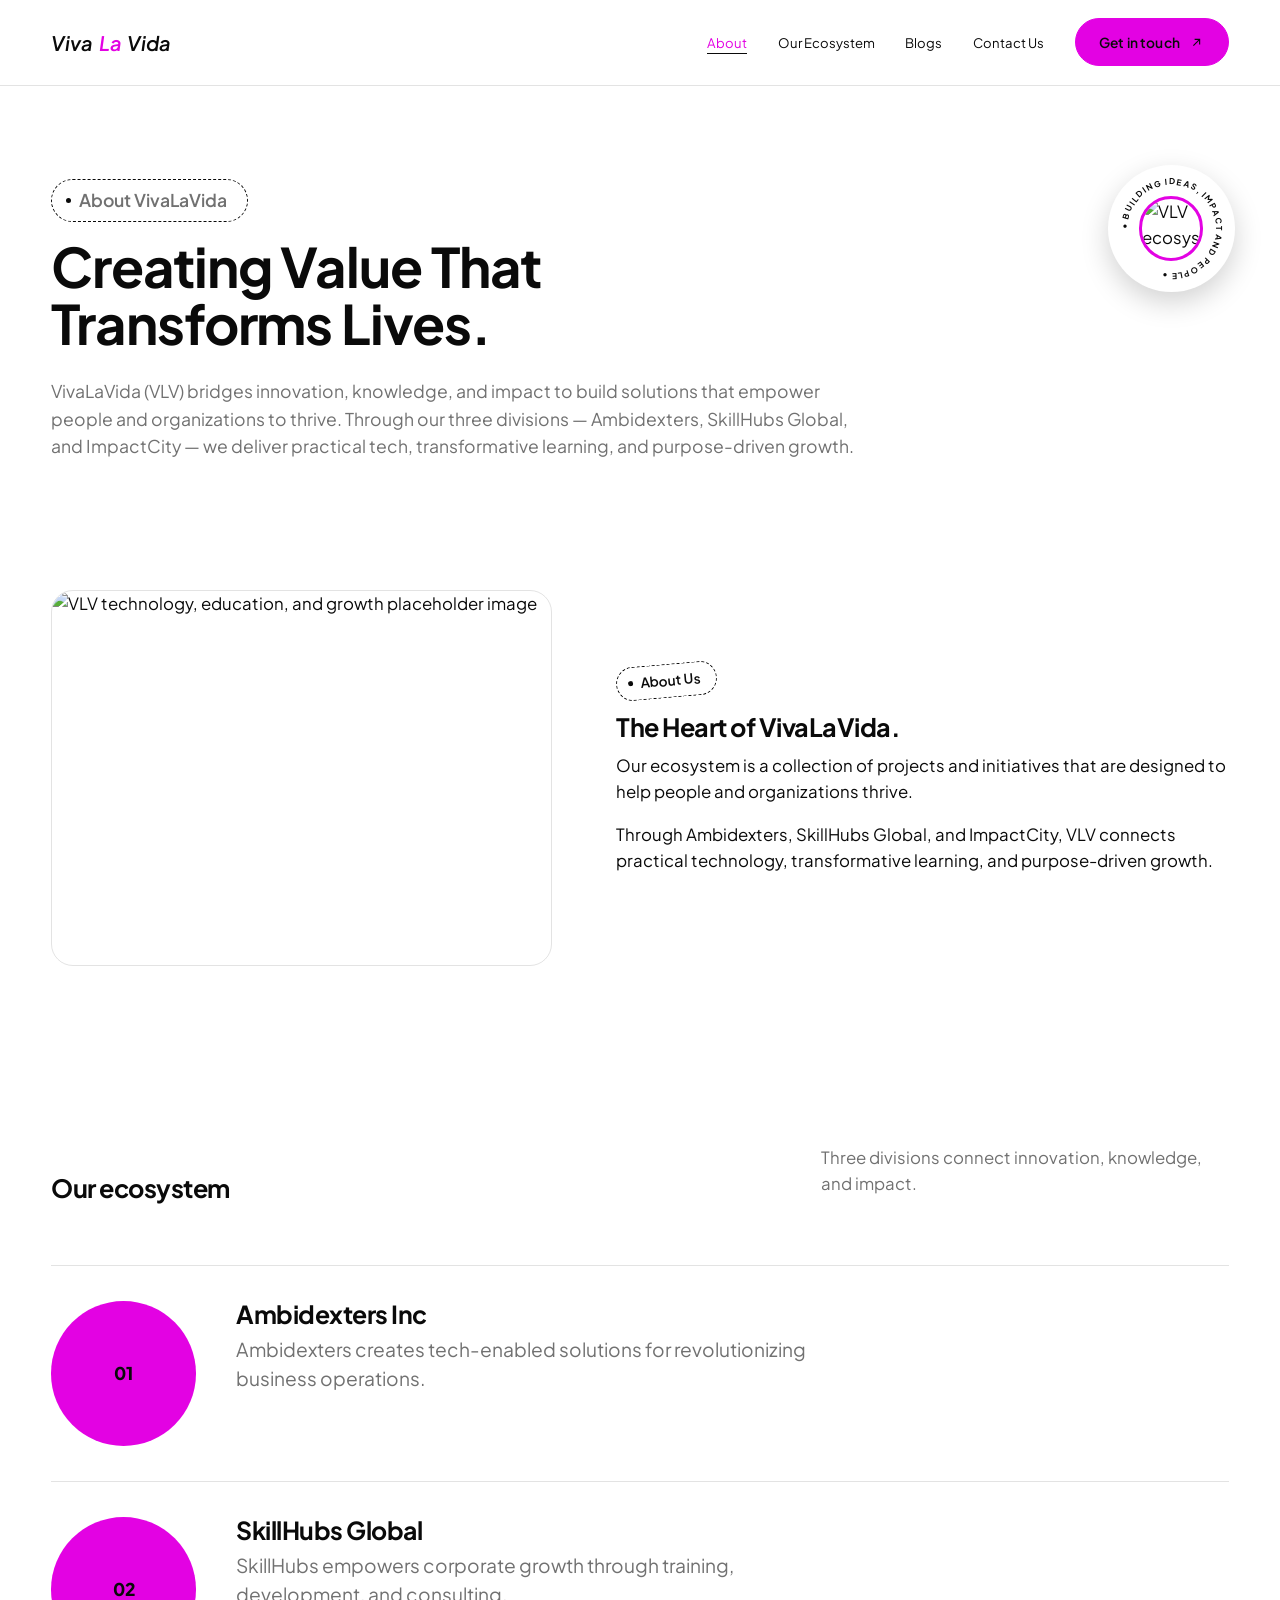
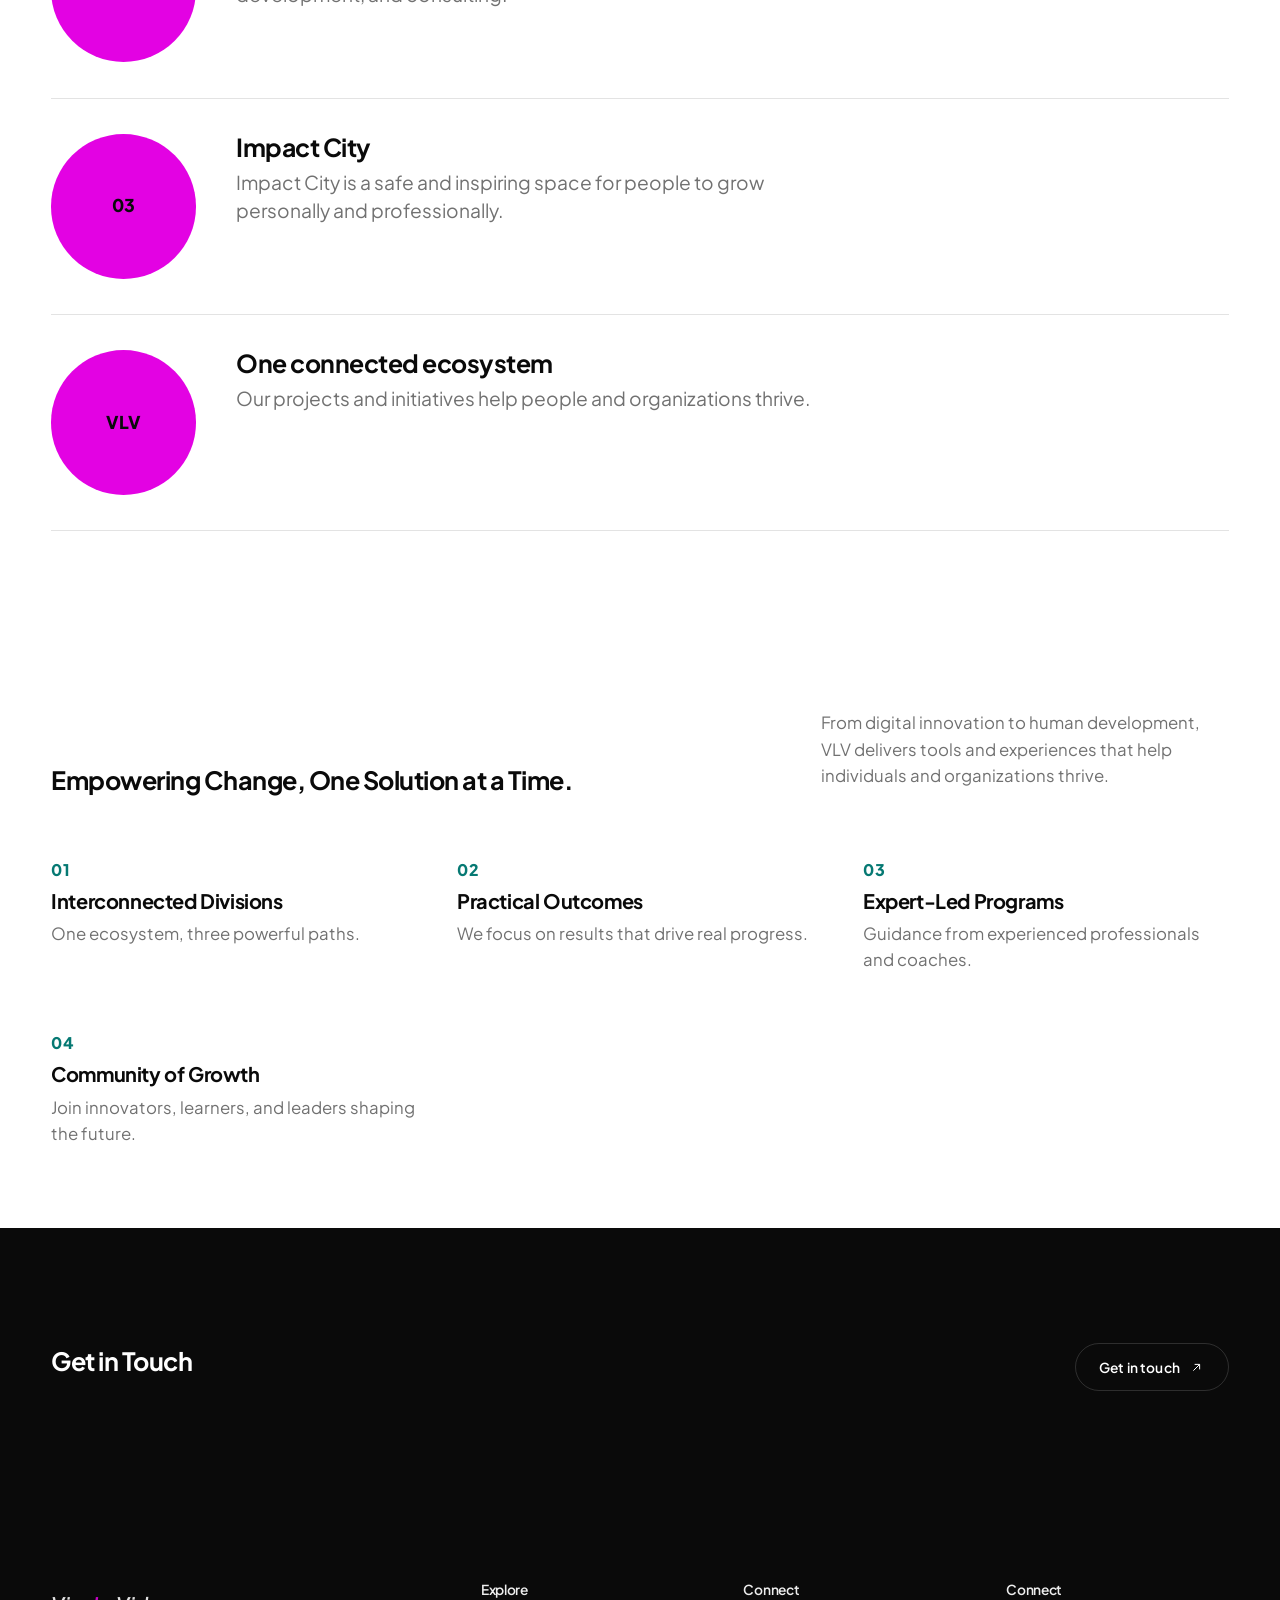
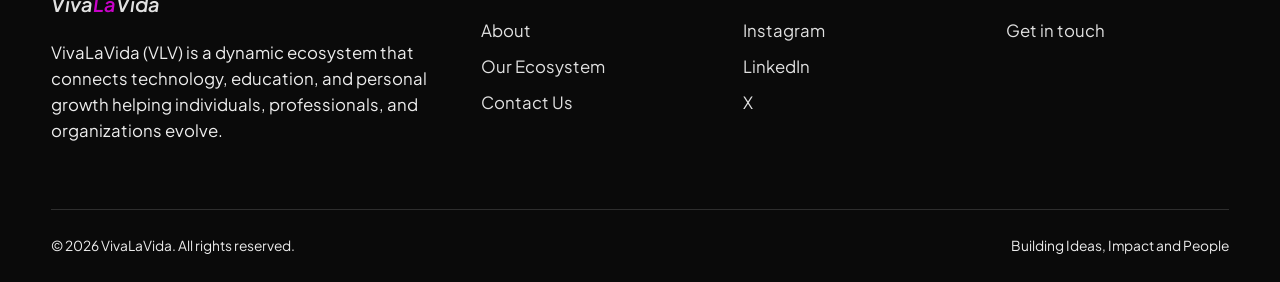
==== about.html @ 0cbf09b3 "first commit" ====
<!DOCTYPE html>
<html lang="en">
<head>
<meta charset="UTF-8">
<meta name="viewport" content="width=device-width, initial-scale=1.0">
<title>About — VivaLaVida</title>
<meta name="description" content="Learn how VivaLaVida connects technology, education, and human development to build ideas, impact, and people.">
<link rel="preconnect" href="https://fonts.googleapis.com">
<link rel="preconnect" href="https://fonts.gstatic.com" crossorigin>
<link href="https://fonts.googleapis.com/css2?family=Plus+Jakarta+Sans:wght@400;500;600;700;800&display=swap" rel="stylesheet">
<link rel="stylesheet" href="style.css">
</head>
<body>

<svg width="0" height="0" style="position:absolute">
  <filter id="duotone" color-interpolation-filters="sRGB">
    <feColorMatrix type="matrix" values="0.33 0.33 0.33 0 0  0.33 0.33 0.33 0 0  0.33 0.33 0.33 0 0  0 0 0 1 0"/>
    <feComponentTransfer>
      <feFuncR type="table" tableValues="0.086 0.945"/>
      <feFuncG type="table" tableValues="0.145 0.925"/>
      <feFuncB type="table" tableValues="0.113 0.875"/>
    </feComponentTransfer>
  </filter>
</svg>
<div class="cursor-dot" aria-hidden="true"></div>

<header class="site-header">
  <div class="container">
    <a href="index.html" class="logo">Viva<span>La</span>Vida</a>
    <nav class="nav">
      <ul class="nav-links">
        <li><a href="about.html" aria-current="page">About</a></li>
        <li><a href="index.html#ecosystem">Our Ecosystem</a></li>
        <li><a href="blog.html">Blogs</a></li>
        <li><a href="contact.html">Contact Us</a></li>
      </ul>
      <a href="contact.html" class="btn btn--solid">Get in touch
        <svg viewBox="0 0 24 24" fill="none" stroke="currentColor" stroke-width="1.8"><path d="M7 17 17 7M9 7h8v8"/></svg>
      </a>
      <button class="nav-toggle" aria-label="Toggle menu" aria-expanded="false">
        <span></span><span></span><span></span>
      </button>
    </nav>
  </div>
</header>

<main>

  <section class="page-hero">
    <div class="container" style="display:flex;align-items:flex-start;justify-content:space-between;gap:2rem;flex-wrap:wrap">
      <div>
        <p class="eyebrow reveal">About VivaLaVida</p>
        <h1 class="reveal">Creating Value That Transforms Lives.</h1>
        <p class="reveal">VivaLaVida (VLV) bridges innovation, knowledge, and impact to build solutions that empower people and organizations to thrive. Through our three divisions — Ambidexters, SkillHubs Global, and ImpactCity — we deliver practical tech, transformative learning, and purpose-driven growth.</p>
      </div>
      <div class="badge-circle reveal" style="margin-top:.5rem">
        <svg class="badge-ring" viewBox="0 0 120 120">
          <defs><path id="badgePathAbout" d="M60,60 m-46,0 a46,46 0 1,1 92,0 a46,46 0 1,1 -92,0"/></defs>
          <text font-size="8.5" letter-spacing="1.6">
            <textPath href="#badgePathAbout">• BUILDING IDEAS, IMPACT AND PEOPLE • </textPath>
          </text>
        </svg>
        <div class="badge-photo"><img src="https://picsum.photos/seed/vlv-about-badge/120/120" alt="VLV ecosystem placeholder image"></div>
      </div>
    </div>
  </section>

  <section class="section--tight">
    <div class="container">
      <div class="split reveal">
        <div class="split-media"><img src="https://picsum.photos/seed/vlv-about-ecosystem/900/700" alt="VLV technology, education, and growth placeholder image"></div>
        <div>
          <p class="eyebrow">About Us</p>
          <h2>The Heart of VivaLaVida.</h2>
          <p>Our ecosystem is a collection of projects and initiatives that are designed to help people and organizations thrive.</p>
          <p>Through Ambidexters, SkillHubs Global, and ImpactCity, VLV connects practical technology, transformative learning, and purpose-driven growth.</p>
        </div>
      </div>
    </div>
  </section>

  <section class="section">
    <div class="container">
      <div class="section-head reveal">
        <h2>Our ecosystem</h2>
        <p>Three divisions connect innovation, knowledge, and impact.</p>
      </div>
      <div class="timeline">
        <div class="timeline-row reveal">
          <span class="yr">01</span>
          <div><h3>Ambidexters Inc</h3><p>Ambidexters creates tech-enabled solutions for revolutionizing business operations.</p></div>
        </div>
        <div class="timeline-row reveal">
          <span class="yr">02</span>
          <div><h3>SkillHubs Global</h3><p>SkillHubs empowers corporate growth through training, development, and consulting.</p></div>
        </div>
        <div class="timeline-row reveal">
          <span class="yr">03</span>
          <div><h3>Impact City</h3><p>Impact City is a safe and inspiring space for people to grow personally and professionally.</p></div>
        </div>
        <div class="timeline-row reveal">
          <span class="yr">VLV</span>
          <div><h3>One connected ecosystem</h3><p>Our projects and initiatives help people and organizations thrive.</p></div>
        </div>
      </div>
    </div>
  </section>

  <section class="section section--tight">
    <div class="container">
      <div class="section-head reveal">
        <h2>Empowering Change, One Solution at a Time.</h2>
        <p>From digital innovation to human development, VLV delivers tools and experiences that help individuals and organizations thrive.</p>
      </div>
      <div class="values-grid">
        <div class="value-card reveal">
          <span class="num">01</span>
          <h3>Interconnected Divisions</h3>
          <p>One ecosystem, three powerful paths.</p>
        </div>
        <div class="value-card reveal">
          <span class="num">02</span>
          <h3>Practical Outcomes</h3>
          <p>We focus on results that drive real progress.</p>
        </div>
        <div class="value-card reveal">
          <span class="num">03</span>
          <h3>Expert-Led Programs</h3>
          <p>Guidance from experienced professionals and coaches.</p>
        </div>
        <div class="value-card reveal">
          <span class="num">04</span>
          <h3>Community of Growth</h3>
          <p>Join innovators, learners, and leaders shaping the future.</p>
        </div>
      </div>
    </div>
  </section>

  <section class="section section--ink">
    <div class="container">
      <div class="cta-band reveal">
        <h2>Get in Touch</h2>
        <a href="contact.html" class="btn btn--ghost-light">Get in touch
          <svg viewBox="0 0 24 24" fill="none" stroke="currentColor" stroke-width="1.6"><path d="M7 17 17 7M9 7h8v8"/></svg>
        </a>
      </div>
    </div>
  </section>

</main>

<footer class="site-footer">
  <div class="container">
    <div class="footer-top">
      <div class="footer-brand">
        <a href="index.html" class="logo">Viva<span>La</span>Vida</a>
        <p>VivaLaVida (VLV) is a dynamic ecosystem that connects technology, education, and personal growth helping individuals, professionals, and organizations evolve.</p>
      </div>
      <div>
        <h4>Explore</h4>
        <a href="about.html">About</a>
        <a href="index.html#ecosystem">Our Ecosystem</a>
        <a href="contact.html">Contact Us</a>
      </div>
      <div>
        <h4>Connect</h4>
        <a href="https://www.instagram.com/myvlv">Instagram</a>
        <a href="https://www.linkedin.com/company/myvlv/">LinkedIn</a>
        <a href="https://x.com/vlvgroup">X</a>
      </div>
      <div>
        <h4>Connect</h4>
        <a href="contact.html">Get in touch</a>
      </div>
    </div>
    <div class="footer-bottom">
      <span>© 2026 VivaLaVida. All rights reserved.</span>
      <span>Building Ideas, Impact and People</span>
    </div>
  </div>
</footer>

<script src="script.js"></script>
</body>
</html>
---- style.css ----
/* =========================================================
  VLV — VivaLaVida ecosystem site
   Design tokens
========================================================= */
:root{
  --ink: #0A0A0A;
  --ink-soft: #717171;
  --paper: #FFFFFF;
  --paper-dim: #F7F7F7;
  --rust: #E302E3;       /* VLV primary */
  --rust-dim: #FF6DFF;
  --ember: #067973;      /* VLV secondary */
  --ember-deep: #024A46;
  --moss: #717171;
  --sand: #EDEDED;
  --line: rgba(24,24,24,0.12);
  --line-on-ink: rgba(237,237,237,0.16);

  --serif: "Plus Jakarta Sans", "Helvetica Neue", Arial, sans-serif;
  --sans: "Plus Jakarta Sans", "Helvetica Neue", Arial, sans-serif;

  --fs-hero: clamp(3rem, 7vw + 1rem, 8.5rem);
  --fs-h1: clamp(2.1rem, 3.2vw + 1rem, 3.4rem);
  --fs-h2: clamp(1.8rem, 2.6vw + 1rem, 3rem);
  --fs-h3: clamp(1.2rem, 1vw + 1rem, 1.5rem);
  --fs-body: 1.05rem;
  --fs-small: 0.86rem;

  --container: 1320px;
  --gutter: clamp(1.25rem, 4vw, 3.5rem);
  --radius: 999px;
  --radius-card: 22px;

  --ease: cubic-bezier(.22,1,.36,1);
  --dur: .7s;
}

*, *::before, *::after{ box-sizing: border-box; }
html{ scroll-behavior: smooth; }
@media (prefers-reduced-motion: reduce){
  html{ scroll-behavior: auto; }
  *, *::before, *::after{ animation-duration: 0.001ms !important; animation-iteration-count: 1 !important; transition-duration: 0.001ms !important; scroll-behavior: auto !important; }
}

body{
  margin:0;
  background: var(--paper);
  color: var(--ink);
  font-family: var(--sans);
  font-size: var(--fs-body);
  line-height: 1.55;
  -webkit-font-smoothing: antialiased;
  overflow-x: hidden;
}

h1,h2,h3,h4{
  font-family: var(--sans);
  font-weight: 700;
  margin: 0 0 0.5em;
  line-height: 1.04;
  letter-spacing: -0.02em;
  color: var(--ink);
}
.weak{ color: var(--moss); font-weight: 500; }
p{ margin: 0 0 1em; max-width: 62ch; }
a{ color: inherit; text-decoration: none; }
img{ max-width: 100%; display:block; }
ul{ margin:0; padding:0; list-style:none; }
button{ font-family: inherit; cursor: pointer; }

.container{
  max-width: var(--container);
  margin-inline: auto;
  padding-inline: var(--gutter);
}

::selection{ background: var(--rust); color: var(--paper); }

/* focus visibility */
a:focus-visible, button:focus-visible, input:focus-visible, textarea:focus-visible{
  outline: 2px solid var(--rust);
  outline-offset: 3px;
}

/* =========================================================
   Utility
========================================================= */
.eyebrow{
  display: inline-flex;
  align-items: center;
  gap: .5rem;
  border: 1px dashed var(--ink);
  border-radius: 999px;
  padding: .4em 1.1em .4em .8em;
  font-size: .85rem;
  font-weight: 600;
  color: var(--ink);
  transform: rotate(-5deg);
  margin-bottom: 1rem;
}
.eyebrow::before{
  content:"";
  width:5px; height:5px; border-radius:50%;
  background: var(--ink);
  flex-shrink: 0;
}
.btn{
  display:inline-flex;
  align-items:center;
  gap: 0.6rem;
  padding: 0.9em 1.7em;
  border: 1px solid var(--ink);
  border-radius: var(--radius);
  font-size: var(--fs-small);
  font-weight: 600;
  letter-spacing: 0.01em;
  background: transparent;
  position: relative;
  overflow: hidden;
  transition: color .45s var(--ease);
}
.btn::before{
  content:"";
  position:absolute; inset:0;
  background: var(--ink);
  transform: translateY(101%);
  transition: transform .45s var(--ease);
  z-index: -1;
}
.btn:hover{ color: var(--paper); }
.btn:hover::before{ transform: translateY(0); }
.btn svg{ width: 15px; height: 15px; transition: transform .4s var(--ease); }
.btn:hover svg{ transform: translate(3px,-3px); }

.btn--solid{ background: var(--rust); color: var(--ink); border-color: var(--rust); }
.btn--solid::before{ background: var(--ink); }
.btn--solid:hover{ color: var(--rust); }

.btn--ghost-light{ border-color: var(--line-on-ink); color: var(--paper); }
.btn--ghost-light::before{ background: var(--rust); }
.btn--ghost-light:hover{ color: var(--ink); }

.work-item, .work-item .frame, .split-media, .hero-stack .ph,
.post-card .frame, .blog-featured .frame, .team-card .frame, .map-graphic{
  border-radius: var(--radius-card);
}

.section{ padding-block: clamp(4rem, 9vw, 8rem); }
.section--tight{ padding-block: clamp(2.5rem, 5vw, 4.5rem); }
.section--ink{ background: var(--ink); color: var(--paper); }
.section--ink h1, .section--ink h2, .section--ink h3{ color: var(--paper); }
.section--ink .eyebrow{ color: var(--paper); border-color: var(--line-on-ink); }
.section--ink .eyebrow::before{ background: var(--paper); }

.rule{ border:0; border-top: 1px solid var(--line); margin: 0; }
.section--ink .rule{ border-top-color: var(--line-on-ink); }

.reveal{
  opacity: 0;
  transform: translateY(28px);
}
.reveal.is-visible{
  opacity: 1;
  transform: none;
  transition: opacity 0.9s var(--ease), transform 0.9s var(--ease);
}

/* =========================================================
   Header / Nav
========================================================= */
.site-header{
  position: sticky;
  top:0;
  z-index: 60;
  padding: 1.15rem 0;
  background: rgba(255,255,255,0.9);
  backdrop-filter: blur(10px);
  border-bottom: 1px solid var(--line);
}
.site-header--overlay{
  position: fixed;
  left: 0;
  right: 0;
  width: 100%;
  background: transparent;
  backdrop-filter: none;
  border-bottom: 0;
}
.site-header--overlay .logo,
.site-header--overlay .nav-links a{ color: var(--paper); }
.site-header--overlay .nav-links a::after{ background: var(--paper); }
.site-header--overlay .nav-toggle span{ background: var(--paper); }
.site-header--overlay.is-scrolled{
  background: rgba(255,255,255,0.9);
  backdrop-filter: blur(10px);
  box-shadow: 0 1px 0 rgba(0,0,0,0.06);
}
.site-header--overlay.is-scrolled .logo,
.site-header--overlay.is-scrolled .nav-links a{ color: var(--ink); }
.site-header--overlay.is-scrolled .nav-links a::after{ background: var(--ink); }
.site-header--overlay.is-scrolled .nav-toggle span{ background: var(--ink); }
@media (max-width: 860px){
  .site-header--overlay .nav-links a{ color: var(--ink); }
  .site-header--overlay .nav-toggle span{ background: var(--ink); }
}
.site-header .container{
  display:flex;
  align-items:center;
  justify-content: space-between;
  gap: 1rem;
}
.site-header--overlay .container{
  max-width: none;
  width: 100%;
}
.logo{
  font-family: var(--serif);
  font-size: 1.25rem;
  font-weight: 600;
  font-style: italic;
  color: var(--ink);
  display:flex;
  align-items: baseline;
  gap: .35rem;
}
.logo span{ color: var(--rust); }
.site-header--overlay .logo{ color: var(--ink); }
.site-header--overlay.is-scrolled .logo{ color: var(--ink); }

.nav{
  display:flex;
  align-items:center;
  gap: clamp(1.4rem, 2.4vw, 2.6rem);
}
.nav-links{ display:flex; gap: clamp(1.4rem, 2.4vw, 2.4rem); }
.nav-links a{
  position: relative;
  font-size: 0.82rem;
  padding-bottom: 3px;
}
.nav-links a::after{
  content:"";
  position:absolute; left:0; right:0; bottom:0;
  height:1px; background: var(--ink);
  transform: scaleX(0);
  transform-origin: right;
  transition: transform .4s var(--ease);
}
.nav-links a:hover::after,
.nav-links a[aria-current="page"]::after{
  transform: scaleX(1);
  transform-origin: left;
}
.nav-links a[aria-current="page"]{ color: var(--rust); }

.nav-toggle{
  display:none;
  background:none; border:0;
  width: 30px; height: 22px;
  position: relative;
}
.nav-toggle span{
  position:absolute; left:0; right:0; height:1.5px; background: var(--ink);
  transition: transform .35s var(--ease), opacity .3s var(--ease), top .35s var(--ease);
}
.nav-toggle span:nth-child(1){ top:0; }
.nav-toggle span:nth-child(2){ top:10px; }
.nav-toggle span:nth-child(3){ top:20px; }
.nav-toggle.is-open span:nth-child(1){ top:10px; transform: rotate(45deg); }
.nav-toggle.is-open span:nth-child(2){ opacity:0; }
.nav-toggle.is-open span:nth-child(3){ top:10px; transform: rotate(-45deg); }

@media (max-width: 860px){
  .nav-toggle{ display:block; }
  .nav-links{
    position: fixed; inset: 0 0 0 auto;
    width: min(78vw, 360px);
    height: 100vh;
    background: var(--paper);
    flex-direction: column;
    justify-content: center;
    padding: 2rem;
    transform: translateX(100%);
    transition: transform .55s var(--ease);
    gap: 1.6rem;
  }
  .nav-links.is-open{ transform: translateX(0); }
  .nav-links a{ color: var(--ink); font-family: var(--serif); font-size: 1.6rem; }
  .nav-links a::after{ background: var(--rust); }
  .nav .btn{ display:none; }
}

/* =========================================================
   Hero (home)
========================================================= */
.hero{
  padding-top: clamp(5rem, 9vw, 8rem);
  padding-bottom: clamp(2.5rem, 6vw, 5rem);
  position: relative;
}
.hero-grid{
  display:grid;
  grid-template-columns: 1.15fr 0.85fr;
  gap: clamp(2rem, 5vw, 4rem);
  align-items:end;
}
.hero-kicker{
  display:flex; align-items:center; gap: .6rem;
  margin-bottom: 1.4rem;
  font-size: var(--fs-small);
}
.hero-kicker .dot{ width:7px; height:7px; border-radius:50%; background: var(--rust); }
.hero h1{
  font-size: var(--fs-hero);
  overflow: hidden;
}
.hero h1 .line{ display:block; overflow:hidden; }
.hero h1 .line span{ display:inline-block; will-change: transform; }
.hero-lede{
  margin-top: 1.6rem;
  max-width: 40ch;
  font-size: 1.15rem;
  color: var(--ink-soft);
}
.hero-actions{ margin-top: 2rem; display:flex; gap: 1rem; flex-wrap: wrap; }

.hero-stack{
  position: relative;
  height: clamp(300px, 34vw, 460px);
}
.hero-stack .ph{
  position:absolute;
  border: 1px solid var(--line);
  overflow:hidden;
}
.hero-stack .ph img{ width:100%; height:100%; object-fit:cover; }
.hero-stack .ph--a{ width: 62%; height: 72%; right:0; top:0; }
.hero-stack .ph--b{ width: 46%; height: 52%; left:0; bottom:0; background: var(--sand); }

@media (max-width: 900px){
  .hero-grid{ grid-template-columns: 1fr; }
  .hero-stack{ margin-top: 2.5rem; height: 320px; }
}

/* =========================================================
   Marquee
========================================================= */
.marquee-wrap{
  border-top: 1px solid var(--line);
  border-bottom: 1px solid var(--line);
  padding-block: 1.4rem;
  overflow: hidden;
}
.marquee{
  display:flex;
  width: max-content;
  gap: 3rem;
  animation: marquee 28s linear infinite;
}
.marquee-wrap:hover .marquee{ animation-play-state: paused; }
.marquee span{
  font-family: var(--sans);
  font-weight: 700;
  font-size: 1.4rem;
  color: var(--ink-soft);
  white-space: nowrap;
  display:flex; align-items:center; gap: 3rem;
}
.marquee span::after{ content:"●"; color: var(--rust); margin-left: 3rem; font-size: .7rem; }
@keyframes marquee{
  from{ transform: translateX(0); }
  to{ transform: translateX(-50%); }
}

/* =========================================================
   Section headings
========================================================= */
.section-head{
  display:flex;
  justify-content: space-between;
  align-items: flex-end;
  gap: 2rem;
  margin-bottom: clamp(2rem, 4vw, 3.5rem);
}
.section-head p{ max-width: 34ch; color: var(--ink-soft); }
.section--ink .section-head p{ color: var(--sand); }

.about-content{
  display:block;
  margin-top: clamp(2.5rem, 5vw, 4.5rem);
}
.about-section .section-head{
  display:grid;
  grid-template-columns: 1fr auto 1fr;
  align-items:center;
  gap: clamp(1rem, 4vw, 4rem);
}
.about-section .stat-block{ justify-self:start; width:max-content; }
.about-section .proof-row{ justify-self:center; }
.about-section .eyebrow{
  justify-self:end;
  margin-bottom:0;
  position:relative;
}
.about-section .eyebrow::after{
  content:"";
  position:absolute;
  right:calc(100% + clamp(1rem, 3vw, 3rem));
  top:50%;
  width:clamp(4rem, 14vw, 13rem);
  border-top:1px dashed var(--line);
}
.about-content h2{
  max-width: 25ch;
  margin:0 auto clamp(2rem, 4vw, 3.5rem);
  text-align:center;
  font-size:clamp(2.2rem, 5vw, 4.5rem);
  line-height:1.08;
}
.about-content .blob{ width:100%; }

/* =========================================================
   Work grid
========================================================= */
.work-grid{
  display:grid;
  grid-template-columns: repeat(12, 1fr);
  gap: clamp(1rem, 2vw, 1.75rem);
}
.work-item{
  position: relative;
  overflow: hidden;
  border: 1px solid var(--line);
  display:block;
}
.work-item .frame{ aspect-ratio: 4/5; overflow:hidden; }
.work-item img{
  width:100%; height:100%; object-fit: cover;
  transform: scale(1.06);
  transition: transform 1s var(--ease), filter .6s ease;
}
.work-item:hover img{ transform: scale(1); }
.work-meta{
  display:flex; justify-content: space-between; align-items:baseline;
  padding: 1rem 0.2rem 0;
  gap: 1rem;
}
.work-meta h3{ font-size: 1.15rem; margin:0; }
.work-meta .tag{ font-size: var(--fs-small); color: var(--moss); white-space: nowrap; }
.work-item--wide{ grid-column: span 7; }
.work-item--narrow{ grid-column: span 5; }
.work-item--wide .frame{ aspect-ratio: 5/4; }
@media (max-width: 780px){
  .work-item--wide, .work-item--narrow{ grid-column: span 12; }
}

/* =========================================================
   Services (editorial rows)
========================================================= */
.service-row{
  display:grid;
  grid-template-columns: 1fr 1.6fr auto;
  gap: 2rem;
  align-items: center;
  padding: 1.9rem 0;
  border-top: 1px solid var(--line);
  transition: background .35s var(--ease);
}
.service-row:last-child{ border-bottom: 1px solid var(--line); }
.service-row h3{ font-size: clamp(1.4rem, 2vw, 1.9rem); margin:0; }
.service-row p{ margin:0; color: var(--ink-soft); max-width: 46ch; }
.service-row .go{
  width: 42px; height: 42px;
  border: 1px solid var(--ink);
  border-radius: 50%;
  display:flex; align-items:center; justify-content:center;
  transition: transform .4s var(--ease), background .4s var(--ease);
}
.service-row .go svg{ width:16px; height:16px; transition: stroke .3s; }
.service-row:hover{ background: rgba(217,255,62,0.14); }
.service-row:hover .go{ background: var(--rust); border-color: var(--rust); transform: rotate(45deg); }
.service-row:hover .go svg{ stroke: var(--ink); }
@media (max-width: 720px){
  .service-row{ grid-template-columns: 1fr; gap: .6rem; }
  .service-row .go{ display:none; }
}

/* =========================================================
   About teaser / split
========================================================= */
.split{
  display:grid;
  grid-template-columns: 0.9fr 1.1fr;
  gap: clamp(2rem, 5vw, 5rem);
  align-items:center;
}
.split.split--rev{ grid-template-columns: 1.1fr 0.9fr; }
.split.split--rev .split-media{ order: 2; }
.split-media{ border: 1px solid var(--line); aspect-ratio: 4/3; overflow:hidden; }
.split-media img{ width:100%; height:100%; object-fit:cover; }
@media (max-width: 860px){
  .split, .split.split--rev{ grid-template-columns: 1fr; }
  .split.split--rev .split-media{ order: 0; }
}
@media (max-width: 760px){
  .about-content{ grid-template-columns: 1fr; gap: 2rem; }
  .about-content h2{ max-width: 18ch; }
}

/* =========================================================
   CTA band
========================================================= */
.cta-band{
  display:flex; align-items:center; justify-content: space-between;
  gap: 2rem; flex-wrap: wrap;
}
.cta-band h2{ max-width: 16ch; }

/* Testimonials */
.testimonials-section{
  background-color: var(--paper-dim);
  background-image: radial-gradient(rgba(11,11,11,.09) .8px, transparent .8px);
  background-size: 9px 9px;
}
.testimonial-head{ text-align:center; }
.testimonial-head .eyebrow{ margin-bottom:1.4rem; }
.testimonial-head h2{ font-size: var(--fs-h1); margin:0; }
.testimonial-slider{
  display:grid;
  grid-template-columns: minmax(2rem, 1fr) minmax(0, 760px) minmax(2rem, 1fr);
  align-items:center;
  gap: clamp(1rem, 4vw, 3rem);
  margin-top: clamp(3rem, 6vw, 5rem);
}
.testimonial-track{ min-height: 345px; position:relative; }
.testimonial-slide{
  display:none;
  text-align:center;
  animation: testimonial-in .55s var(--ease);
}
.testimonial-slide.is-active{ display:block; }
.testimonial-badge{ margin:0 auto 2rem; }
.testimonial-quote{
  max-width: 68ch;
  margin:0 auto 2.5rem;
  font-size: clamp(1rem, 1.4vw, 1.25rem);
  line-height:1.7;
  color:var(--ink-soft);
}
.testimonial-author{ display:flex; flex-direction:column; gap:.2rem; }
.testimonial-author strong{ font-size:1.25rem; font-weight:600; }
.testimonial-author span{ color:var(--moss); font-size:var(--fs-small); }
.testimonial-arrow{
  width:46px; height:46px;
  justify-self:center;
  border:1px solid var(--ink);
  border-radius:50%;
  background:transparent;
  color:var(--ink);
  font-size:1.25rem;
  transition:background .3s var(--ease), color .3s var(--ease), transform .3s var(--ease);
}
.testimonial-arrow:hover{ background:var(--ink); color:var(--paper); transform:scale(1.08); }
.testimonial-dots{ display:flex; justify-content:center; gap:.55rem; margin-top:1rem; }
.testimonial-dots button{
  width:7px; height:7px; padding:0;
  border:0; border-radius:50%;
  background:var(--moss);
  opacity:.45;
}
.testimonial-dots button[aria-current="true"]{ background:var(--rust); opacity:1; transform:scale(1.35); }
@keyframes testimonial-in{ from{opacity:0; transform:translateY(12px)} to{opacity:1; transform:none} }
@media (max-width:700px){
  .testimonial-slider{ grid-template-columns: 42px 1fr 42px; gap:.5rem; }
  .testimonial-track{ min-height:390px; }
  .testimonial-arrow{ width:38px; height:38px; }
}

/* =========================================================
   Footer
========================================================= */
.site-footer{
  background: var(--ink);
  color: var(--paper);
  padding-block: clamp(3rem, 6vw, 5rem) 1.6rem;
}
.footer-top{
  display:grid;
  grid-template-columns: 1.4fr repeat(3, 0.8fr);
  gap: 2.5rem;
  padding-bottom: 3rem;
  border-bottom: 1px solid var(--line-on-ink);
}
.footer-top h4{
  color: var(--sand);
  font-family: var(--sans);
  font-size: var(--fs-small);
  font-weight: 600;
  margin-bottom: 1rem;
}
.footer-top a{ display:block; padding: .3rem 0; color: var(--paper); opacity:.88; }
.footer-top a:hover{ color: var(--rust); opacity:1; }
.footer-brand .logo{ color: var(--paper); }
.footer-brand p{ color: var(--sand); margin-top: 1rem; max-width: 32ch; }
.footer-bottom{
  display:flex; justify-content: space-between; align-items:center; flex-wrap: wrap; gap: 1rem;
  padding-top: 1.6rem; font-size: var(--fs-small); color: var(--sand);
}
@media (max-width: 760px){
  .footer-top{ grid-template-columns: 1fr 1fr; }
}

/* =========================================================
   Page hero (about / blog / contact)
========================================================= */
.page-hero{
  padding-block: clamp(2.5rem, 6vw, 5rem) clamp(2rem, 4vw, 3rem);
}
.page-hero h1{ font-size: var(--fs-h1); max-width: 16ch; }
.page-hero p{ font-size: 1.1rem; color: var(--ink-soft); margin-top: 1rem; }

/* Timeline (about) */
.timeline{ display:flex; flex-direction: column; }
.timeline-row{
  display:grid;
  grid-template-columns: clamp(110px, 14vw, 145px) 1fr;
  gap: clamp(1.5rem, 4vw, 2.5rem);
  padding: 2.2rem 0;
  border-top: 1px solid var(--line);
}
.timeline-row:last-child{ border-bottom: 1px solid var(--line); }
.timeline-row .yr{
  width: clamp(110px, 14vw, 145px);
  height: clamp(110px, 14vw, 145px);
  display:flex;
  align-items:center;
  justify-content:center;
  padding:0;
  font-family: var(--sans);
  font-weight: 800;
  color: var(--ink);
  background: var(--rust);
  border-radius:50%;
  font-size: 1.1rem;
  line-height:1;
}
.timeline-row h3{ font-size: clamp(1.2rem, 2vw, 1.55rem); margin: .05rem 0 .45rem; }
.timeline-row p{ color: var(--ink-soft); margin:0; font-size: clamp(1rem, 1.5vw, 1.2rem); line-height:1.5; max-width: 42ch; }
@media (max-width: 600px){
  .timeline-row{
    grid-template-columns: 125px 1fr;
    gap: 1.5rem;
    padding: 2.2rem 0;
  }
  .timeline-row .yr{ width:125px; height:125px; }
}

/* Values */
.values-grid{
  display:grid; grid-template-columns: repeat(3,1fr); gap: 2.5rem;
}
.value-card .num{ font-family: var(--sans); font-weight: 800; color: var(--ember); font-size: 1rem; text-transform: uppercase; letter-spacing: .04em; }
.value-card h3{ margin-top: .5rem; font-size: 1.25rem; }
.value-card p{ color: var(--ink-soft); }
@media (max-width: 760px){ .values-grid{ grid-template-columns: 1fr; } }

/* Team */
.team-grid{
  display:grid; grid-template-columns: repeat(4, 1fr); gap: 1.6rem;
}
.team-card .frame{ aspect-ratio: 3/4; overflow:hidden; border: 1px solid var(--line); }
.team-card img{ width:100%; height:100%; object-fit:cover; transition: filter .4s; }
.team-card:hover img{ filter: none; }
.team-card h3{ font-size: 1.05rem; margin: .9rem 0 0; }
.team-card .role{ font-size: var(--fs-small); color: var(--moss); }
@media (max-width: 860px){ .team-grid{ grid-template-columns: repeat(2,1fr); } }

/* =========================================================
   Blog
========================================================= */
.blog-featured{
  display:grid; grid-template-columns: 1.1fr 0.9fr; gap: clamp(1.5rem,4vw,3rem);
  align-items:center;
  padding-bottom: clamp(2.5rem,5vw,4rem);
  border-bottom: 1px solid var(--line);
  margin-bottom: clamp(2.5rem,5vw,4rem);
}
.blog-featured .frame{ aspect-ratio: 4/3; overflow:hidden; border:1px solid var(--line); }
.blog-featured img{ width:100%; height:100%; object-fit:cover; }
.post-cat{ color: var(--ember); font-family: var(--sans); font-weight: 700; text-transform: uppercase; font-size: .8rem; letter-spacing: .04em; }
.blog-featured h2{ font-size: var(--fs-h2); margin-top:.5rem; }
.post-meta{ font-size: var(--fs-small); color: var(--moss); margin-top: 1rem; }

.blog-grid{
  display:grid; grid-template-columns: repeat(3, 1fr); gap: clamp(1.5rem, 3vw, 2.5rem);
}
.post-card .frame{ aspect-ratio: 4/3; overflow:hidden; border: 1px solid var(--line); margin-bottom: 1.1rem; }
.post-card img{ width:100%; height:100%; object-fit:cover; transform: scale(1.05); transition: transform .8s var(--ease); }
.post-card:hover img{ transform: scale(1); }
.post-card h3{ font-size: 1.2rem; margin: .3rem 0 .4rem; }
.post-card p{ color: var(--ink-soft); font-size: .96rem; }
@media (max-width: 860px){
  .blog-featured{ grid-template-columns: 1fr; }
  .blog-grid{ grid-template-columns: 1fr 1fr; }
}
@media (max-width: 560px){ .blog-grid{ grid-template-columns: 1fr; } }

.filter-bar{
  display:flex; gap: 0.5rem 1.6rem; flex-wrap: wrap;
  padding-bottom: 2.2rem; margin-bottom: 2.2rem; border-bottom: 1px solid var(--line);
}
.filter-bar button{
  background:none; border:0; padding: .3rem 0;
  font-size: .98rem; color: var(--ink-soft);
  position: relative;
}
.filter-bar button::after{
  content:""; position:absolute; left:0; right:0; bottom:-2px; height:1px; background: var(--rust);
  transform: scaleX(0); transition: transform .35s var(--ease);
}
.filter-bar button[aria-pressed="true"]{ color: var(--ink); }
.filter-bar button[aria-pressed="true"]::after{ transform: scaleX(1); }
.post-card{ transition: opacity .4s var(--ease), transform .4s var(--ease); }
.post-card.is-hidden{ display:none; }

/* =========================================================
   Contact
========================================================= */
.contact-grid{
  display:grid; grid-template-columns: 1fr 0.85fr; gap: clamp(2rem, 5vw, 5rem);
  align-items:start;
}
.field{ margin-bottom: 1.5rem; }
.field label{ display:block; font-size: var(--fs-small); color: var(--moss); margin-bottom: .4rem; }
.field input, .field textarea, .field select{
  width:100%; border:0; border-bottom: 1px solid var(--ink);
  background: transparent; padding: .6rem 0; font: inherit; color: var(--ink);
  transition: border-color .3s;
}
.field input:focus, .field textarea:focus, .field select:focus{ outline:0; border-color: var(--rust); }
.field textarea{ resize: vertical; min-height: 100px; }
.row-2{ display:grid; grid-template-columns: 1fr 1fr; gap: 1.5rem; }
@media (max-width: 560px){ .row-2{ grid-template-columns: 1fr; } }

.contact-side .block{ margin-bottom: 2.4rem; }
.contact-side h4{ font-size: var(--fs-small); color: var(--moss); margin-bottom:.6rem; }
.contact-side a{ display:block; font-family: var(--serif); font-size: 1.3rem; margin-bottom:.2rem; }
.contact-side a:hover{ color: var(--rust); }
.social-row{ display:flex; gap: 1.2rem; margin-top: .4rem; }
.social-row a{ font-size: var(--fs-small); font-family: var(--sans); border-bottom: 1px solid var(--line); padding-bottom:2px; }

.map-graphic{ border: 1px solid var(--line); aspect-ratio: 16/10; position:relative; overflow:hidden; margin-top: .6rem; }
.map-graphic svg{ width:100%; height:100%; }

.form-status{ font-size: var(--fs-small); color: var(--moss); margin-top: 1rem; min-height: 1.2em; }

/* =========================================================
   Custom cursor
========================================================= */
.cursor-dot{
  position: fixed; top:0; left:0; width: 10px; height:10px;
  border-radius: 50%; background: var(--rust);
  pointer-events: none; z-index: 200;
  transform: translate(-50%,-50%);
  transition: width .3s var(--ease), height .3s var(--ease), opacity .3s;
  opacity: 0;
}
.cursor-dot.is-active{ opacity: 1; }
.cursor-dot.is-big{ width: 46px; height: 46px; background: rgba(196,69,27,0.16); }
@media (hover:none), (pointer:coarse){ .cursor-dot{ display:none; } }

/* =========================================================
   Reference-match components: badge, stat, blob, carousel
========================================================= */

/* Spinning "download resume" badge */
.badge-circle{
  position: relative;
  width: clamp(90px, 9vw, 130px);
  height: clamp(90px, 9vw, 130px);
  flex-shrink: 0;
}
.badge-circle::before{
  content:"";
  position:absolute; inset:-6px;
  background: var(--paper);
  border-radius: 50%;
  box-shadow: 0 10px 28px rgba(0,0,0,0.18);
}
.badge-ring{ position:relative; width:100%; height:100%; display:block; animation: spin 16s linear infinite; }
.badge-ring text{ font-family: var(--sans); font-weight: 700; fill: var(--ink); }
.badge-photo{
  position:absolute; inset: 22%;
  border-radius:50%; overflow:hidden;
  border: 3px solid var(--rust);
}
.badge-photo img{ width:100%; height:100%; object-fit:cover; }
@keyframes spin{ to{ transform: rotate(360deg); } }
@media (prefers-reduced-motion: reduce){ .badge-ring{ animation: none; } }

/* Big stat number with rotated lime bar */
.stat-block{ position: relative; display:inline-block; padding-block: .6em; }
.stat-num{
  display:block;
  font-size: clamp(4rem, 8vw, 7rem);
  font-weight: 800;
  line-height: .88;
  letter-spacing: -0.03em;
}
.stat-bar{
  position:absolute; left:50%; right:auto; top:46%; width:150px;
  background: var(--rust);
  color: var(--ink);
  text-align:center;
  padding: .4em 0;
  font-size: .72rem;
  font-weight: 700;
  text-transform: uppercase;
  letter-spacing: .09em;
  transform: translateX(-50%) rotate(-7deg);
  white-space: nowrap;
}

/* Avatar stack + social proof line */
.proof-row{ display:flex; align-items:center; gap: 1rem; }
.avatar-stack{ display:flex; }
.avatar-stack img{
  width: 42px; height: 42px; border-radius:50%;
  border: 2px solid var(--paper);
  object-fit: cover;
  margin-left: -12px;
}
.avatar-stack img:first-child{ margin-left:0; }
.proof-row p{ margin:0; font-weight: 600; font-size: .95rem; line-height:1.3; }

/* Wavy gradient blob panel */
.blob{
  position: relative;
  border-radius: 40px;
  overflow: hidden;
  aspect-ratio: 16/6;
  background:
    radial-gradient(80% 130% at 18% 5%, var(--rust) 0%, transparent 58%),
    radial-gradient(90% 120% at 80% 112%, var(--ember) 0%, transparent 60%),
    radial-gradient(55% 100% at 55% 35%, var(--rust-dim) 0%, transparent 62%),
    linear-gradient(145deg, var(--ember-deep) 0%, var(--rust) 43%, var(--rust-dim) 100%);
}
.blob::before,
.blob::after{
  content:"";
  position:absolute;
  left:-8%;
  width:116%;
  height:62%;
  border:18px solid rgba(255,255,255,.42);
  border-left:0;
  border-right:0;
  border-radius:50%;
  transform:rotate(-8deg);
  pointer-events:none;
}
.blob::before{ top:18%; }
.blob::after{ top:42%; border-width:10px; border-color:rgba(255,255,255,.24); }
.blob .badge-circle{ position:absolute; top:-10px; left: clamp(1rem,4vw,3rem); z-index: 3; }
@media (max-width: 760px){
  .about-section .section-head{ grid-template-columns: 1fr auto; }
  .about-section .proof-row{ justify-self:start; }
  .about-section .eyebrow{ grid-column:2; grid-row:1; }
  .about-section .eyebrow::after{ display:none; }
}
@media (max-width: 700px){ .blob{ aspect-ratio: 4/5; } }

/* Kicker row (hero) already defined — badge variant beside it */
.hero-badge-side{
  position:absolute; right: clamp(0.5rem, 3vw, 2rem); bottom: clamp(3rem, 10vw, 6rem);
  z-index: 4;
}

/* Carousel */
.carousel{ position: relative; }
.carousel-track{
  display:flex; gap: clamp(1rem, 2vw, 1.75rem);
  overflow-x: auto;
  scroll-snap-type: x mandatory;
  padding: .5rem .1rem 1rem;
  scrollbar-width: none;
  -ms-overflow-style: none;
}
.carousel-track::-webkit-scrollbar{ display:none; }
.car-card{
  position: relative;
  flex: 0 0 auto;
  width: min(340px, 74vw);
  aspect-ratio: 3/4;
  border-radius: var(--radius-card);
  scroll-snap-align: center;
  overflow: hidden;
  display:flex; flex-direction:column; justify-content:space-between;
  padding: 1.4rem;
  background-size: cover;
  background-position: center;
  isolation: isolate;
}
.car-card .wash{
  position:absolute; inset:0;
  background: linear-gradient(165deg, rgba(232,83,31,.6), rgba(11,11,11,.55));
  mix-blend-mode: multiply;
  z-index: 1;
}
.car-card .pills, .car-card .label{ position:relative; z-index:2; }
.car-card .pills{ display:flex; gap:.5rem; flex-wrap: wrap; }
.car-card .pills span{
  background: rgba(255,255,255,.92); color: var(--ink);
  font-size: .78rem; font-weight: 600;
  padding: .45em 1em; border-radius: 999px;
}
.car-card .label{
  align-self: flex-start;
  background: var(--paper); color: var(--ink);
  font-weight: 700; font-size: 1.05rem;
  padding: .7em 1.3em; border-radius: 999px;
}

.carousel-controls{
  display:flex; align-items:center; justify-content: space-between;
  margin-top: 1.6rem;
}
.carousel-controls .cnav{
  display:flex; align-items:center; gap: .7rem;
  background:none; border:0; color: var(--paper);
  font-size: .85rem; font-weight: 600; letter-spacing: .04em;
  opacity: .85;
}
.carousel-controls .cnav:hover{ opacity: 1; }
.carousel-controls .cnav .ln{ width: 34px; height:1px; background: var(--line-on-ink); }
.carousel-dots{ display:flex; gap: .5rem; }
.carousel-dots button{
  width: 8px; height: 8px; border-radius:50%;
  background: var(--line-on-ink); border:0; padding:0;
  transition: background .3s, transform .3s;
}
.carousel-dots button[aria-current="true"]{ background: var(--rust); transform: scale(1.3); }

/* Hero wordmark overlap treatment */
.hero-photo-wrap{
  position: relative;
  border-radius: var(--radius-card);
  overflow: hidden;
  aspect-ratio: 16/8.2;
  isolation: isolate;
  margin-top: clamp(0.75rem, 2vw, 1.25rem);
}
.hero-photo-wrap img{ width:100%; height:100%; object-fit:cover; display:block; transform: scale(1.06); }
.hero-wordmark{
  position: absolute; left: clamp(1rem,4vw,3rem); bottom: clamp(1.5rem,5vw,3rem);
  z-index: 3;
  font-size: clamp(2.6rem, 5vw + .5rem, 6rem);
  color: var(--paper);
  line-height: .85;
  letter-spacing: -0.04em;
  display:flex; align-items:baseline; gap: .3em;
}
.hero-wordmark .rule{ display:inline-block; width: clamp(60px,10vw,140px); height: .12em; background: var(--paper); border:0; align-self:center; }
.hero-kicker-top{
  position: absolute; left: clamp(1rem,4vw,3rem); top: clamp(1.5rem,5vw,3rem); z-index:3;
  color: var(--paper); font-weight: 600; font-size: 1.1rem;
}
.hero-lede-abs{
  position: absolute; left: clamp(1rem,4vw,3rem); bottom: clamp(1rem,3vw,1.8rem); z-index:3;
  max-width: 32ch; color: var(--paper); opacity: .92; font-size: .85rem;
}
.hero-photo-wrap::after{
  content:"";
  position:absolute; inset:0;
  background: linear-gradient(0deg, rgba(11,11,11,.55) 0%, rgba(11,11,11,0) 42%);
  z-index: 2;
}

/* Hero responsive tweaks */
@media (max-width: 760px){
  .hero-photo-wrap{ aspect-ratio: 3/4; }
  .hero-wordmark{ font-size: clamp(2.2rem, 10vw, 3.4rem); }
  .hero-wordmark .rule{ width: clamp(30px, 10vw, 60px); }
  .hero-lede-abs{ max-width: 26ch; font-size: .85rem; }
  .hero-badge-side{ display: none; }
}
@media (max-width: 760px){
  .section-head{ flex-wrap: wrap; row-gap: 1.25rem; }
}
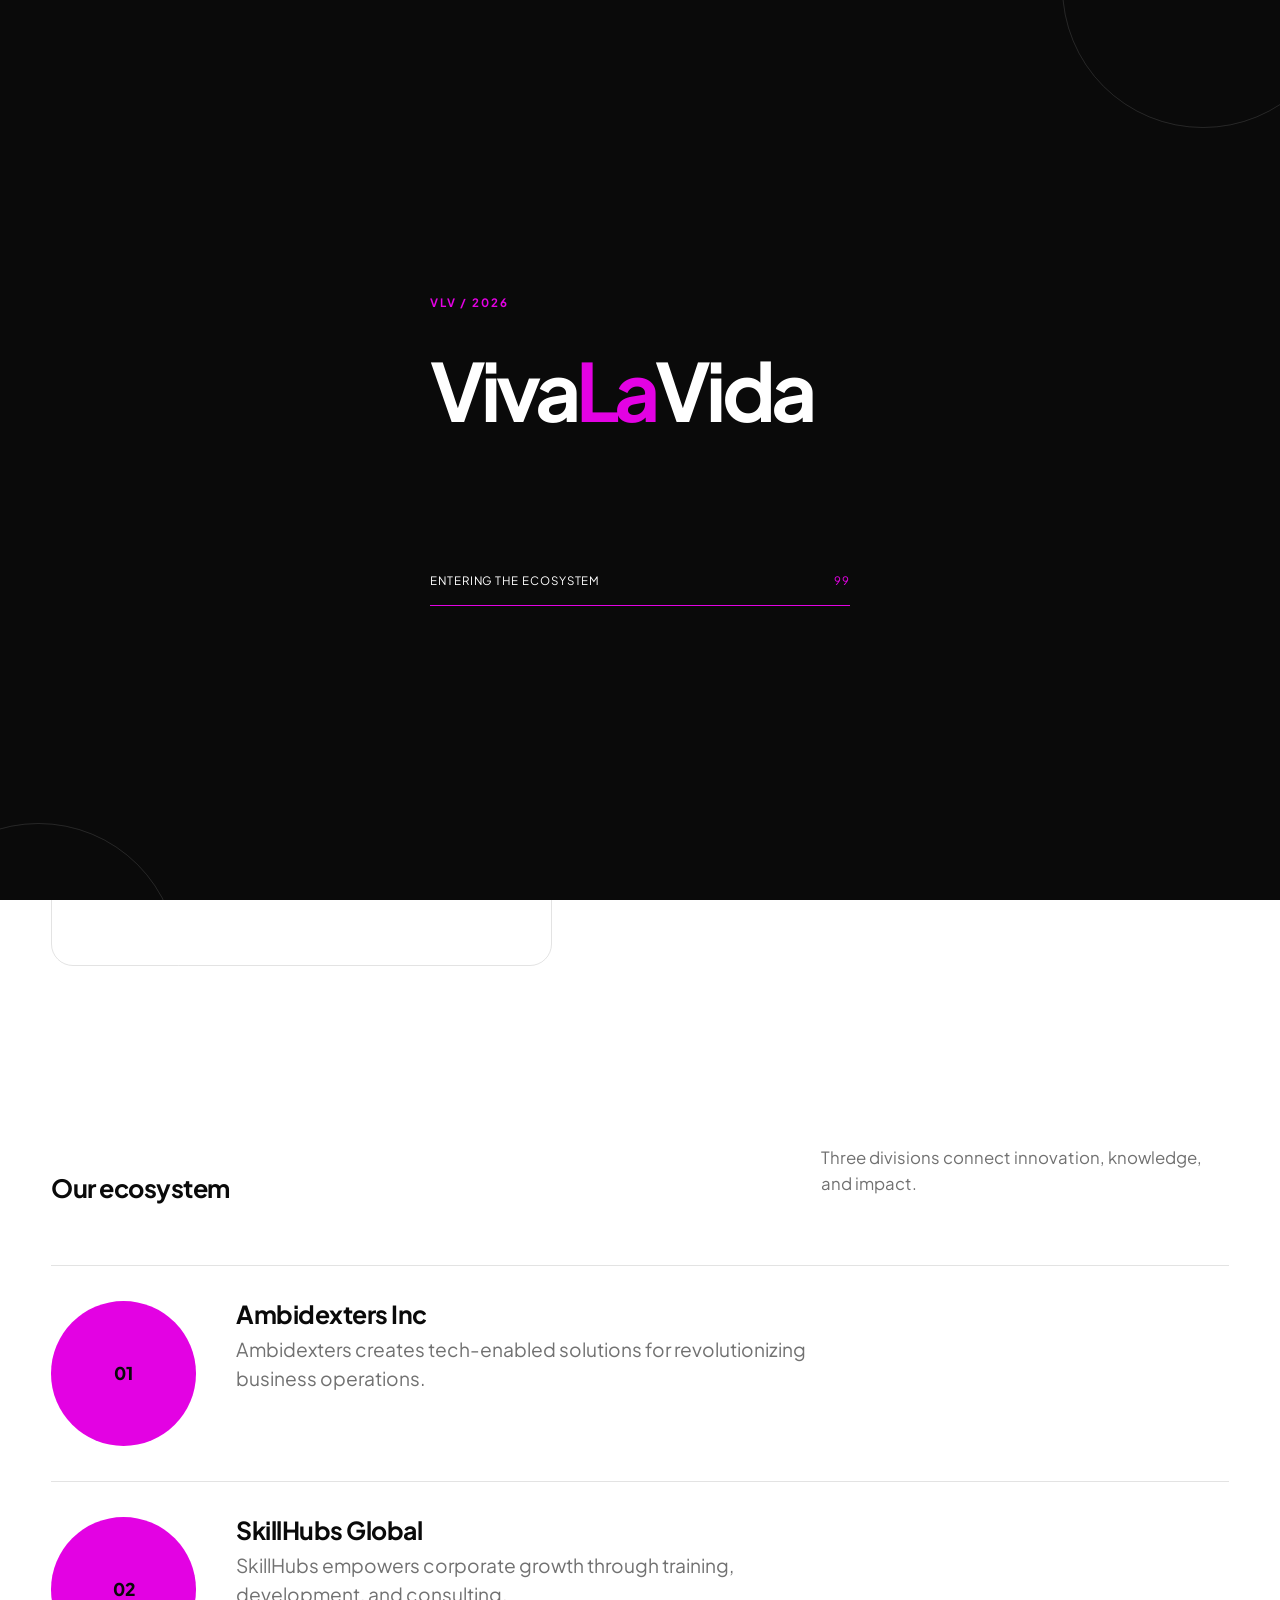
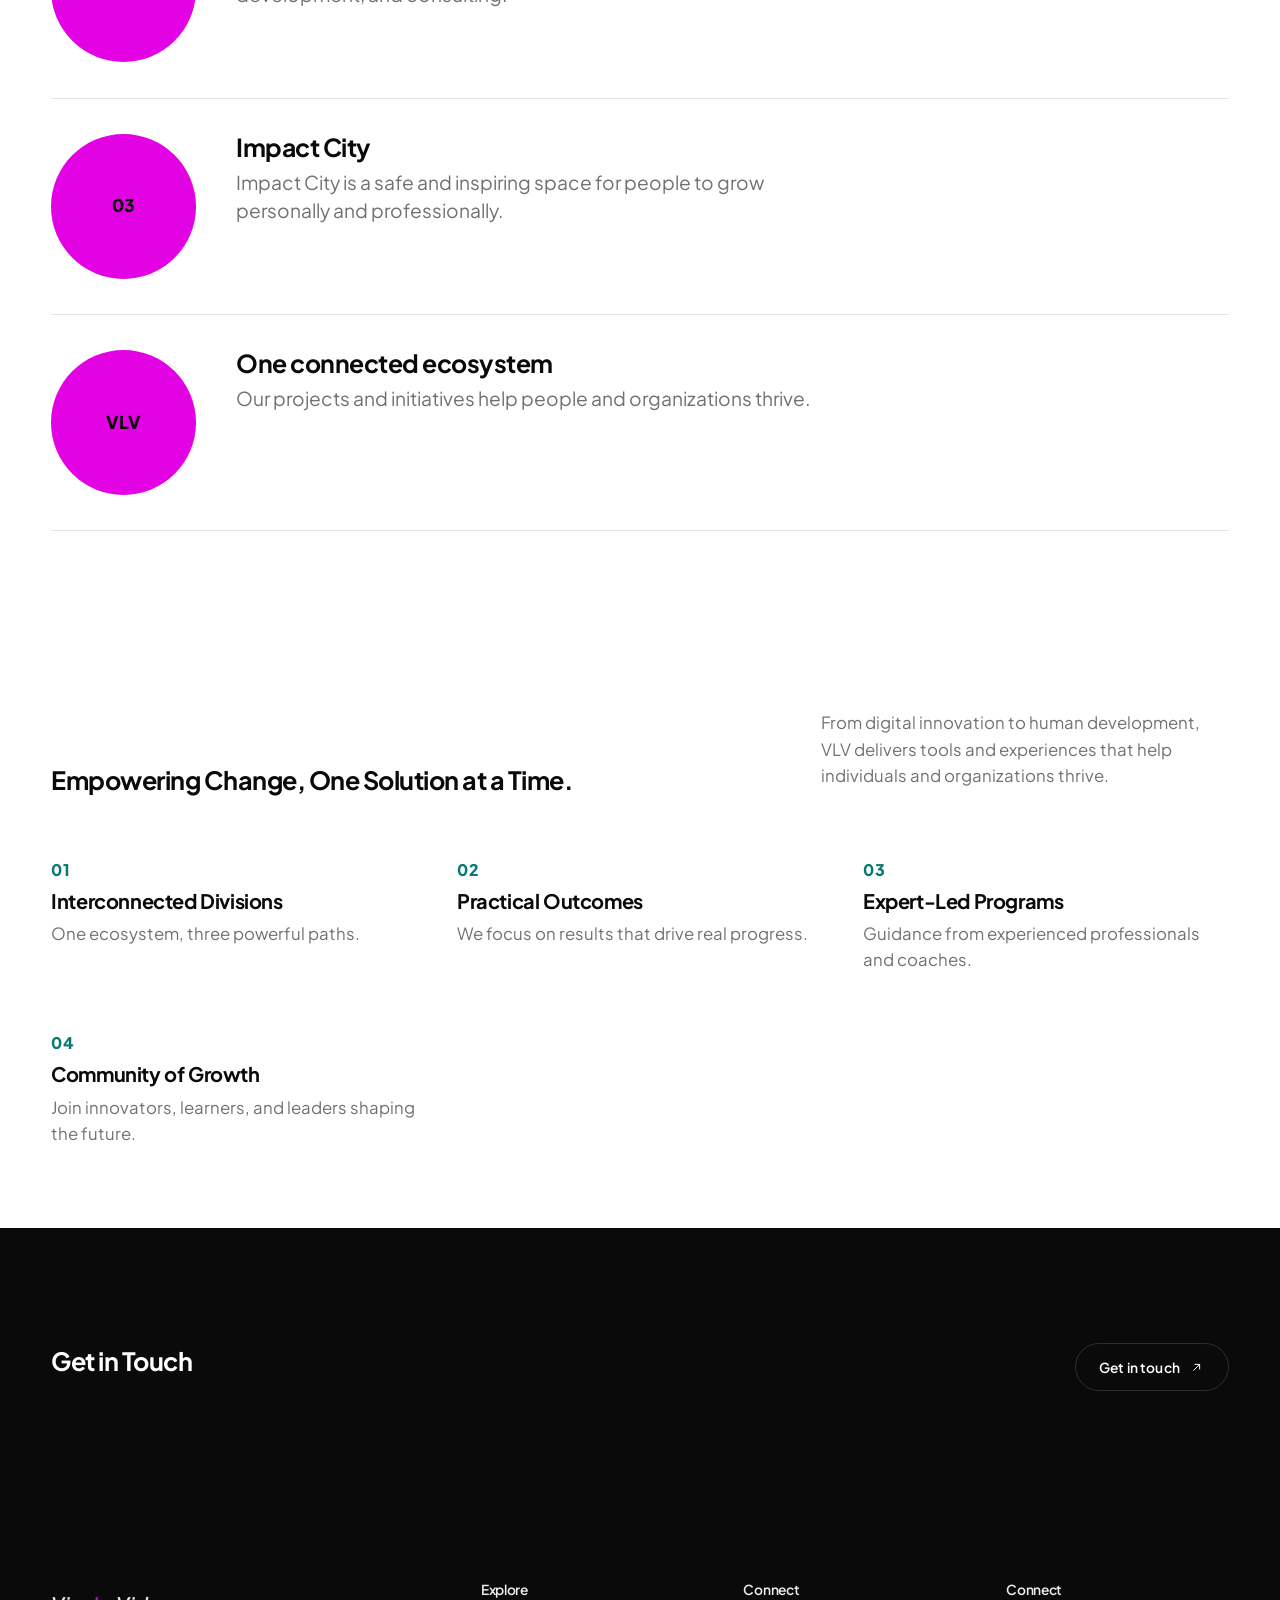
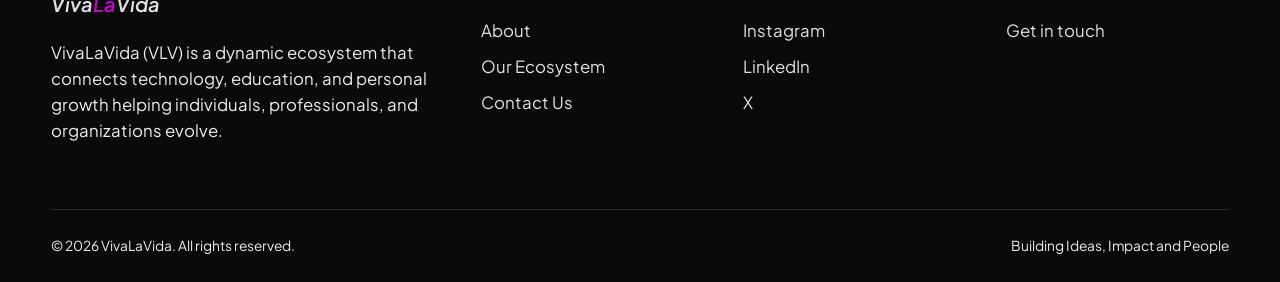
==== commit 6e760ced: "added animations" ====
--- a/about.html
+++ b/about.html
@@ -11,6 +11,15 @@
 <link rel="stylesheet" href="style.css">
 </head>
 <body>
+
+<div class="page-loader" aria-label="Loading VivaLaVida" aria-live="polite">
+  <div class="page-loader__inner">
+    <p class="page-loader__eyebrow">VLV / 2026</p>
+    <div class="page-loader__mark">Viva<span>La</span>Vida</div>
+    <div class="page-loader__status"><span>Entering the ecosystem</span><span class="page-loader__count">00</span></div>
+    <div class="page-loader__line"><span></span></div>
+  </div>
+</div>
 
 <svg width="0" height="0" style="position:absolute">
   <filter id="duotone" color-interpolation-filters="sRGB">
--- a/style.css
+++ b/style.css
@@ -51,6 +51,118 @@
   line-height: 1.55;
   -webkit-font-smoothing: antialiased;
   overflow-x: hidden;
+}
+body.is-loading{ overflow:hidden; }
+
+/* The intro creates a brief threshold before the first image is revealed. */
+.page-loader{
+  position:fixed;
+  inset:0;
+  z-index:300;
+  display:grid;
+  place-items:center;
+  background:var(--ink);
+  color:var(--paper);
+  transition:opacity .8s var(--ease), visibility .8s;
+}
+.page-loader.is-exiting{ opacity:0; visibility:hidden; pointer-events:none; }
+.page-loader::before,
+.page-loader::after{
+  content:"";
+  position:absolute;
+  width:22vw;
+  aspect-ratio:1;
+  border:1px solid rgba(255,255,255,.12);
+  border-radius:50%;
+  pointer-events:none;
+  animation:loader-orbit 2.8s ease-in-out infinite;
+}
+.page-loader::before{ top:-12vw; right:-5vw; }
+.page-loader::after{ bottom:-16vw; left:-8vw; animation-delay:-1.4s; }
+.page-loader__inner{ width:min(420px, calc(100% - 3rem)); }
+.page-loader__eyebrow{
+  margin:0 0 2.5rem;
+  color:var(--rust);
+  font-size:.72rem;
+  font-weight:700;
+  letter-spacing:.16em;
+  text-transform:uppercase;
+}
+.page-loader__mark{
+  font-size:clamp(2.6rem, 8vw, 5rem);
+  font-weight:700;
+  letter-spacing:-.06em;
+  line-height:.95;
+  clip-path:inset(0 0 100% 0);
+  animation:loader-mark-in 1s var(--ease) .15s forwards;
+}
+.page-loader__mark span{ color:var(--rust); }
+.page-loader__status{
+  display:flex;
+  justify-content:space-between;
+  gap:1rem;
+  margin-top:clamp(5rem, 16vh, 9rem);
+  color:var(--paper);
+  font-size:.72rem;
+  letter-spacing:.08em;
+  text-transform:uppercase;
+  opacity:0;
+  animation:loader-status-in .6s ease .65s forwards;
+}
+.page-loader__count{ color:var(--rust); }
+.page-loader__line{
+  height:1px;
+  margin-top:1rem;
+  background:rgba(255,255,255,.25);
+  overflow:hidden;
+}
+.page-loader__line span{
+  display:block;
+  width:100%;
+  height:100%;
+  background:var(--rust);
+  transform:scaleX(0);
+  transform-origin:left;
+  animation:loader-progress 1.55s var(--ease) .15s forwards;
+}
+@keyframes loader-mark-in{ to{ clip-path:inset(0); } }
+@keyframes loader-status-in{ to{ opacity:1; } }
+@keyframes loader-progress{ to{ transform:scaleX(1); } }
+@keyframes loader-orbit{
+  0%, 100%{ transform:scale(.8) rotate(0deg); opacity:.25; }
+  50%{ transform:scale(1.15) rotate(180deg); opacity:.7; }
+}
+
+/* The transition is a two-tone curtain between documents. */
+.page-transition{
+  position:fixed;
+  inset:0;
+  z-index:400;
+  display:flex;
+  pointer-events:none;
+  transform:scaleY(1);
+  transform-origin:top;
+}
+.page-transition span{ flex:1; background:var(--rust); transform:scaleY(1); }
+.page-transition span:nth-child(2){ background:var(--ink); }
+.page-transition span:nth-child(3){ background:var(--ember); }
+.page-transition.is-ready{ animation:curtain-in .85s var(--ease) forwards; }
+.page-transition.is-leaving{ transform:scaleY(0); transform-origin:bottom; animation:curtain-out .7s var(--ease) forwards; }
+@keyframes curtain-in{ to{ transform:scaleY(0); } }
+@keyframes curtain-out{ from{ transform:scaleY(0); } to{ transform:scaleY(1); } }
+
+body.is-entering main,
+body.is-entering .site-header{ animation:page-content-in .9s var(--ease) .15s both; }
+@keyframes page-content-in{
+  from{ opacity:0; transform:translateY(18px); }
+  to{ opacity:1; transform:none; }
+}
+@media (prefers-reduced-motion: reduce){
+  .page-loader__mark{ animation:none; clip-path:none; }
+  .page-loader__status{ animation:none; opacity:1; }
+  .page-loader__line span{ animation:none; transform:scaleX(1); }
+  .page-loader::before, .page-loader::after, .page-transition, body.is-entering main, body.is-entering .site-header{ animation:none; }
+  .page-transition{ display:none; }
 }
 
 h1,h2,h3,h4{
@@ -187,8 +299,8 @@
   border-bottom: 0;
 }
 .site-header--overlay .logo,
-.site-header--overlay .nav-links a{ color: var(--paper); }
-.site-header--overlay .nav-links a::after{ background: var(--paper); }
+.site-header--overlay .nav-links a{ color: var(--ink); }
+.site-header--overlay .nav-links a::after{ background: var(--ink); }
 .site-header--overlay .nav-toggle span{ background: var(--paper); }
 .site-header--overlay.is-scrolled{
   background: rgba(255,255,255,0.9);
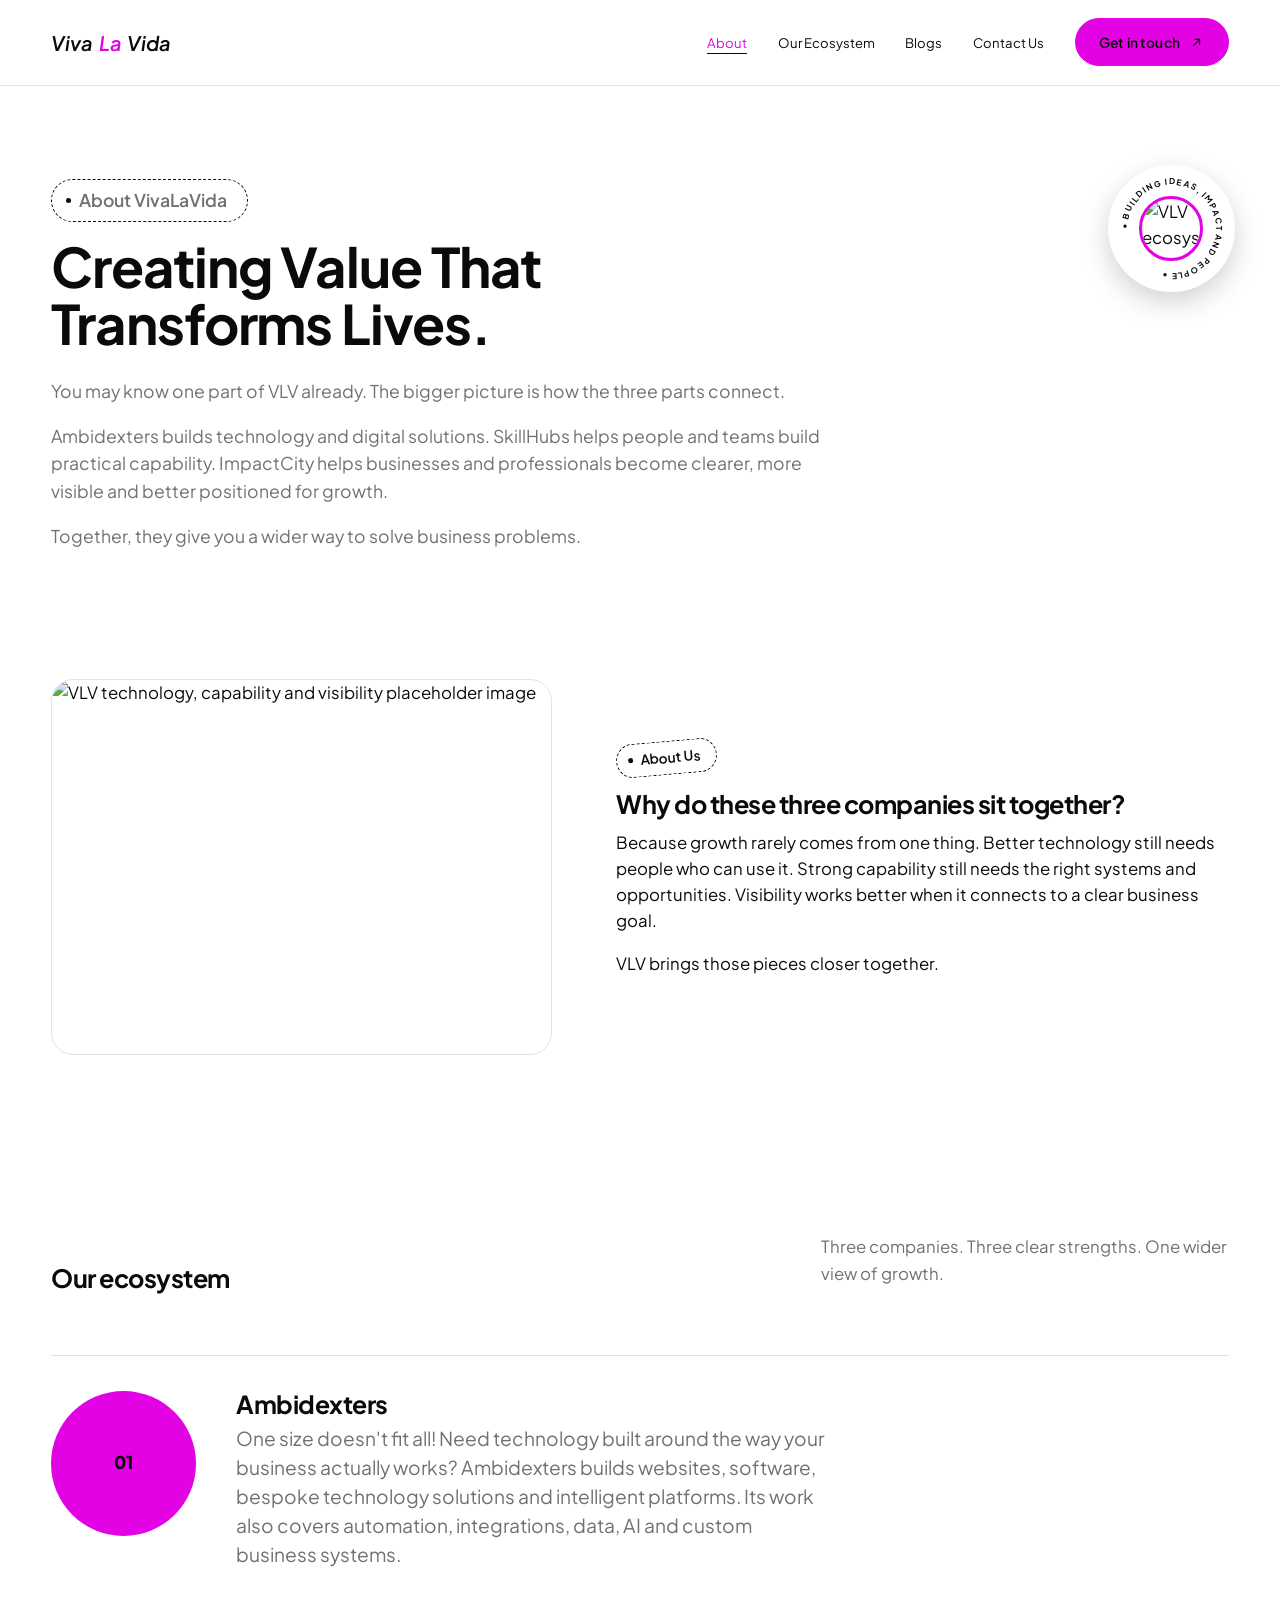
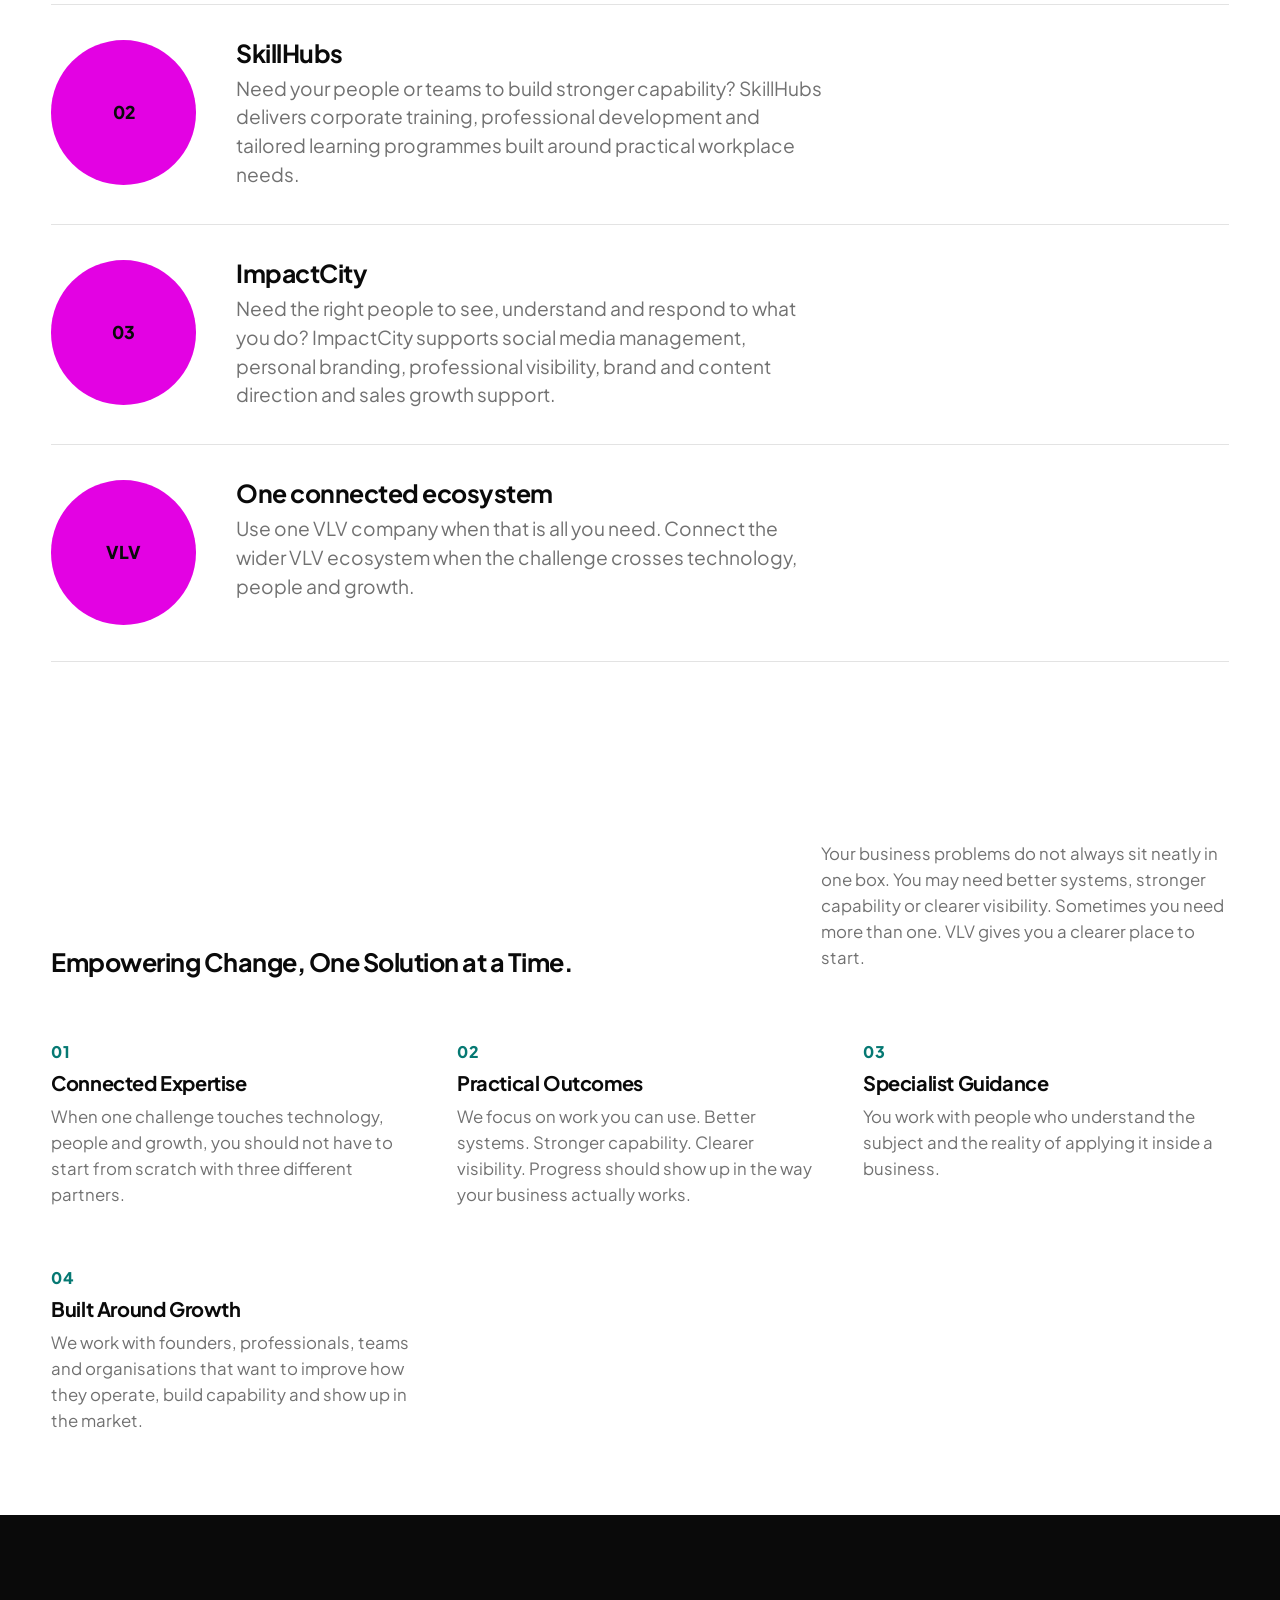
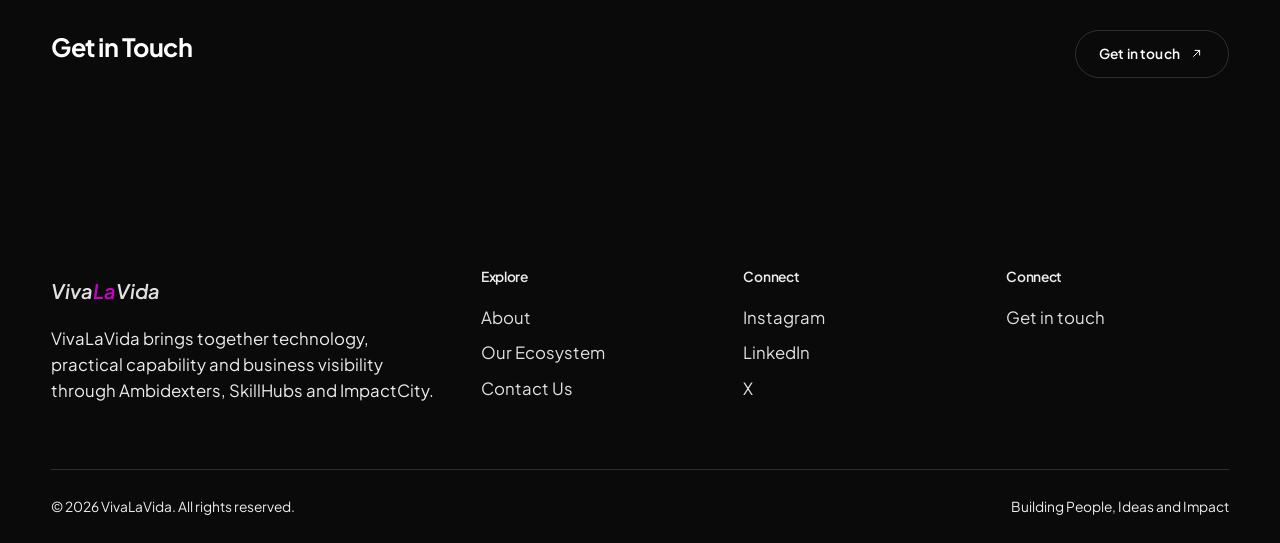
==== commit 4d3c9ea0: "implement content" ====
--- a/about.html
+++ b/about.html
@@ -3,8 +3,8 @@
 <head>
 <meta charset="UTF-8">
 <meta name="viewport" content="width=device-width, initial-scale=1.0">
-<title>About — VivaLaVida</title>
-<meta name="description" content="Learn how VivaLaVida connects technology, education, and human development to build ideas, impact, and people.">
+<title>About VivaLaVida | One Connected Business Ecosystem</title>
+<meta name="description" content="See how VivaLaVida brings together technology, capability and visibility to help businesses and professionals move forward.">
 <link rel="preconnect" href="https://fonts.googleapis.com">
 <link rel="preconnect" href="https://fonts.gstatic.com" crossorigin>
 <link href="https://fonts.googleapis.com/css2?family=Plus+Jakarta+Sans:wght@400;500;600;700;800&display=swap" rel="stylesheet">
@@ -60,7 +60,9 @@
       <div>
         <p class="eyebrow reveal">About VivaLaVida</p>
         <h1 class="reveal">Creating Value That Transforms Lives.</h1>
-        <p class="reveal">VivaLaVida (VLV) bridges innovation, knowledge, and impact to build solutions that empower people and organizations to thrive. Through our three divisions — Ambidexters, SkillHubs Global, and ImpactCity — we deliver practical tech, transformative learning, and purpose-driven growth.</p>
+        <p class="reveal">You may know one part of VLV already. The bigger picture is how the three parts connect.</p>
+        <p class="reveal">Ambidexters builds technology and digital solutions. SkillHubs helps people and teams build practical capability. ImpactCity helps businesses and professionals become clearer, more visible and better positioned for growth.</p>
+        <p class="reveal">Together, they give you a wider way to solve business problems.</p>
       </div>
       <div class="badge-circle reveal" style="margin-top:.5rem">
         <svg class="badge-ring" viewBox="0 0 120 120">
@@ -77,12 +79,12 @@
   <section class="section--tight">
     <div class="container">
       <div class="split reveal">
-        <div class="split-media"><img src="https://picsum.photos/seed/vlv-about-ecosystem/900/700" alt="VLV technology, education, and growth placeholder image"></div>
+        <div class="split-media"><img src="https://picsum.photos/seed/vlv-about-ecosystem/900/700" alt="VLV technology, capability and visibility placeholder image"></div>
         <div>
           <p class="eyebrow">About Us</p>
-          <h2>The Heart of VivaLaVida.</h2>
-          <p>Our ecosystem is a collection of projects and initiatives that are designed to help people and organizations thrive.</p>
-          <p>Through Ambidexters, SkillHubs Global, and ImpactCity, VLV connects practical technology, transformative learning, and purpose-driven growth.</p>
+          <h2>Why do these three companies sit together?</h2>
+          <p>Because growth rarely comes from one thing. Better technology still needs people who can use it. Strong capability still needs the right systems and opportunities. Visibility works better when it connects to a clear business goal.</p>
+          <p>VLV brings those pieces closer together.</p>
         </div>
       </div>
     </div>
@@ -92,24 +94,24 @@
     <div class="container">
       <div class="section-head reveal">
         <h2>Our ecosystem</h2>
-        <p>Three divisions connect innovation, knowledge, and impact.</p>
+        <p>Three companies. Three clear strengths. One wider view of growth.</p>
       </div>
       <div class="timeline">
         <div class="timeline-row reveal">
           <span class="yr">01</span>
-          <div><h3>Ambidexters Inc</h3><p>Ambidexters creates tech-enabled solutions for revolutionizing business operations.</p></div>
+          <div><h3>Ambidexters</h3><p>One size doesn't fit all! Need technology built around the way your business actually works? Ambidexters builds websites, software, bespoke technology solutions and intelligent platforms. Its work also covers automation, integrations, data, AI and custom business systems.</p></div>
         </div>
         <div class="timeline-row reveal">
           <span class="yr">02</span>
-          <div><h3>SkillHubs Global</h3><p>SkillHubs empowers corporate growth through training, development, and consulting.</p></div>
+          <div><h3>SkillHubs</h3><p>Need your people or teams to build stronger capability? SkillHubs delivers corporate training, professional development and tailored learning programmes built around practical workplace needs.</p></div>
         </div>
         <div class="timeline-row reveal">
           <span class="yr">03</span>
-          <div><h3>Impact City</h3><p>Impact City is a safe and inspiring space for people to grow personally and professionally.</p></div>
+          <div><h3>ImpactCity</h3><p>Need the right people to see, understand and respond to what you do? ImpactCity supports social media management, personal branding, professional visibility, brand and content direction and sales growth support.</p></div>
         </div>
         <div class="timeline-row reveal">
           <span class="yr">VLV</span>
-          <div><h3>One connected ecosystem</h3><p>Our projects and initiatives help people and organizations thrive.</p></div>
+          <div><h3>One connected ecosystem</h3><p>Use one VLV company when that is all you need. Connect the wider VLV ecosystem when the challenge crosses technology, people and growth.</p></div>
         </div>
       </div>
     </div>
@@ -119,28 +121,28 @@
     <div class="container">
       <div class="section-head reveal">
         <h2>Empowering Change, One Solution at a Time.</h2>
-        <p>From digital innovation to human development, VLV delivers tools and experiences that help individuals and organizations thrive.</p>
+        <p>Your business problems do not always sit neatly in one box. You may need better systems, stronger capability or clearer visibility. Sometimes you need more than one. VLV gives you a clearer place to start.</p>
       </div>
       <div class="values-grid">
         <div class="value-card reveal">
           <span class="num">01</span>
-          <h3>Interconnected Divisions</h3>
-          <p>One ecosystem, three powerful paths.</p>
+          <h3>Connected Expertise</h3>
+          <p>When one challenge touches technology, people and growth, you should not have to start from scratch with three different partners.</p>
         </div>
         <div class="value-card reveal">
           <span class="num">02</span>
           <h3>Practical Outcomes</h3>
-          <p>We focus on results that drive real progress.</p>
+          <p>We focus on work you can use. Better systems. Stronger capability. Clearer visibility. Progress should show up in the way your business actually works.</p>
         </div>
         <div class="value-card reveal">
           <span class="num">03</span>
-          <h3>Expert-Led Programs</h3>
-          <p>Guidance from experienced professionals and coaches.</p>
+          <h3>Specialist Guidance</h3>
+          <p>You work with people who understand the subject and the reality of applying it inside a business.</p>
         </div>
         <div class="value-card reveal">
           <span class="num">04</span>
-          <h3>Community of Growth</h3>
-          <p>Join innovators, learners, and leaders shaping the future.</p>
+          <h3>Built Around Growth</h3>
+          <p>We work with founders, professionals, teams and organisations that want to improve how they operate, build capability and show up in the market.</p>
         </div>
       </div>
     </div>
@@ -164,7 +166,7 @@
     <div class="footer-top">
       <div class="footer-brand">
         <a href="index.html" class="logo">Viva<span>La</span>Vida</a>
-        <p>VivaLaVida (VLV) is a dynamic ecosystem that connects technology, education, and personal growth helping individuals, professionals, and organizations evolve.</p>
+        <p>VivaLaVida brings together technology, practical capability and business visibility through Ambidexters, SkillHubs and ImpactCity.</p>
       </div>
       <div>
         <h4>Explore</h4>
@@ -185,7 +187,7 @@
     </div>
     <div class="footer-bottom">
       <span>© 2026 VivaLaVida. All rights reserved.</span>
-      <span>Building Ideas, Impact and People</span>
+      <span>Building People, Ideas and Impact</span>
     </div>
   </div>
 </footer>
